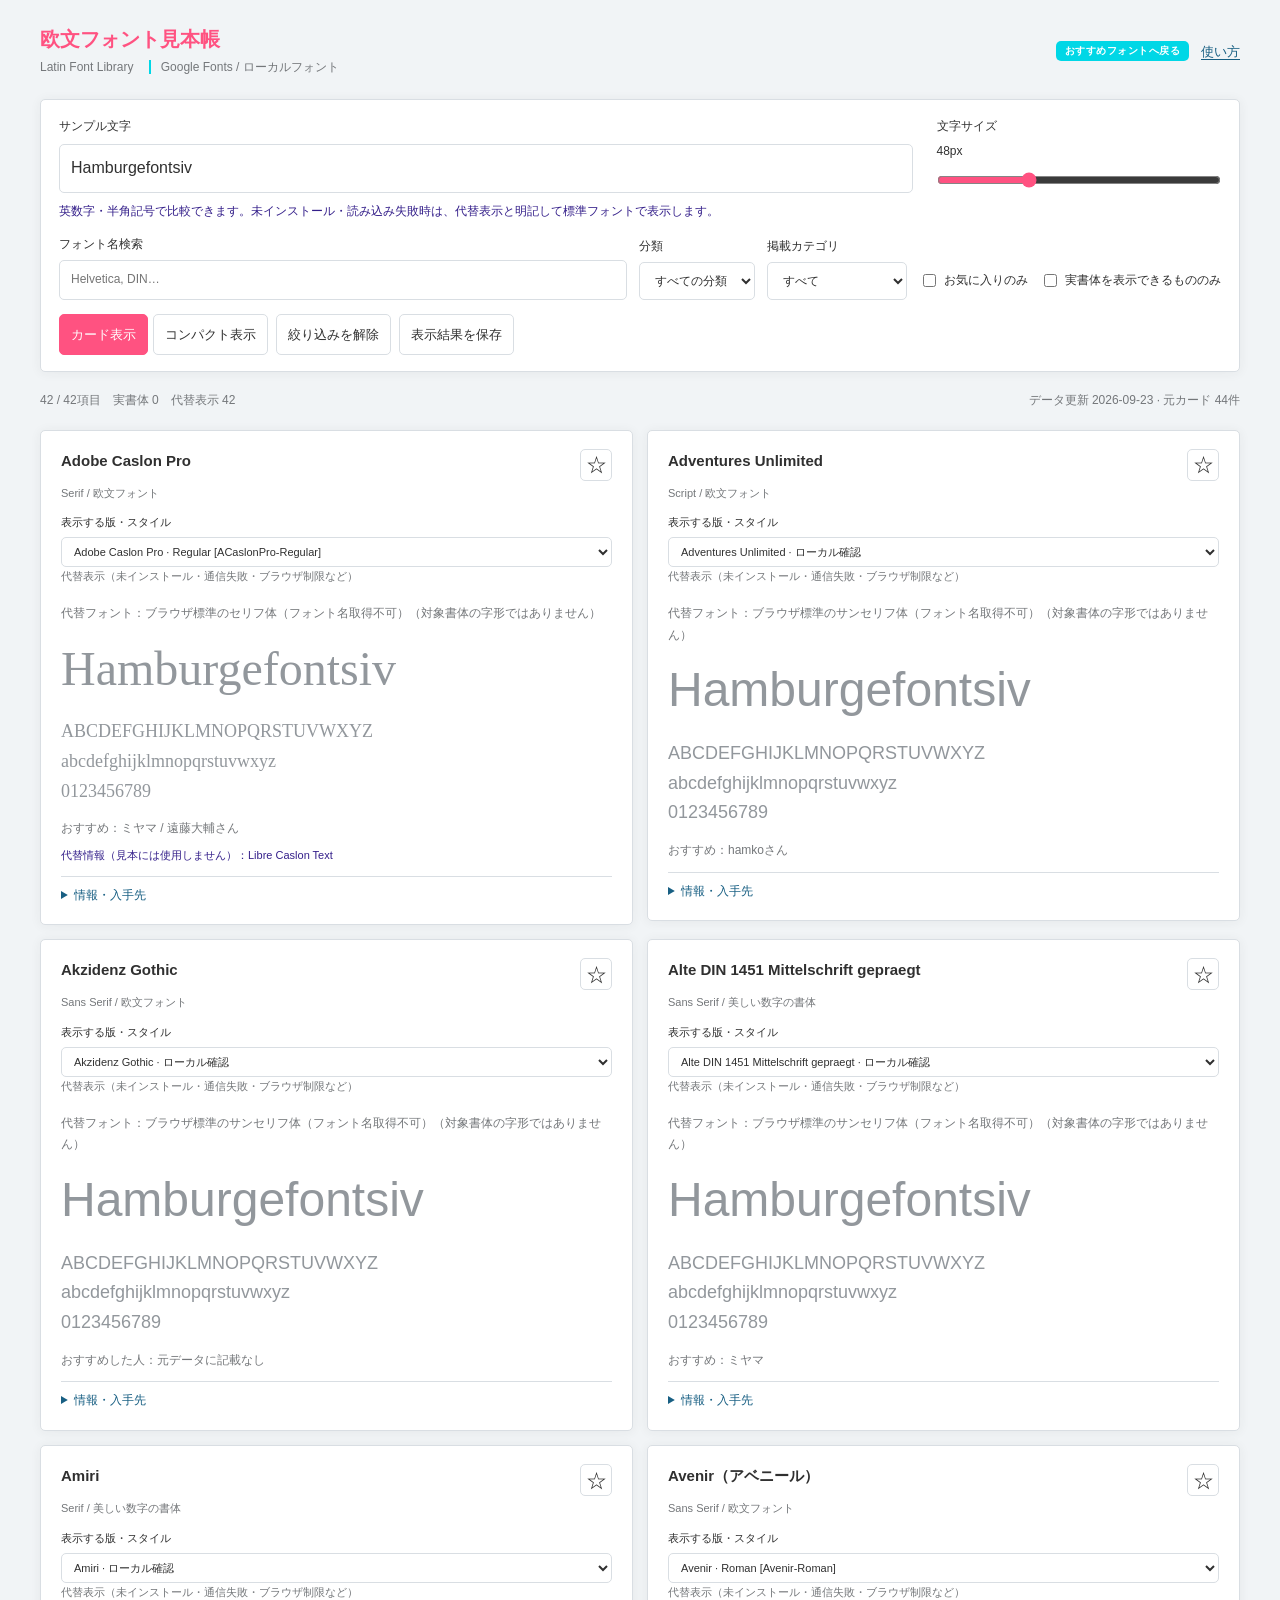
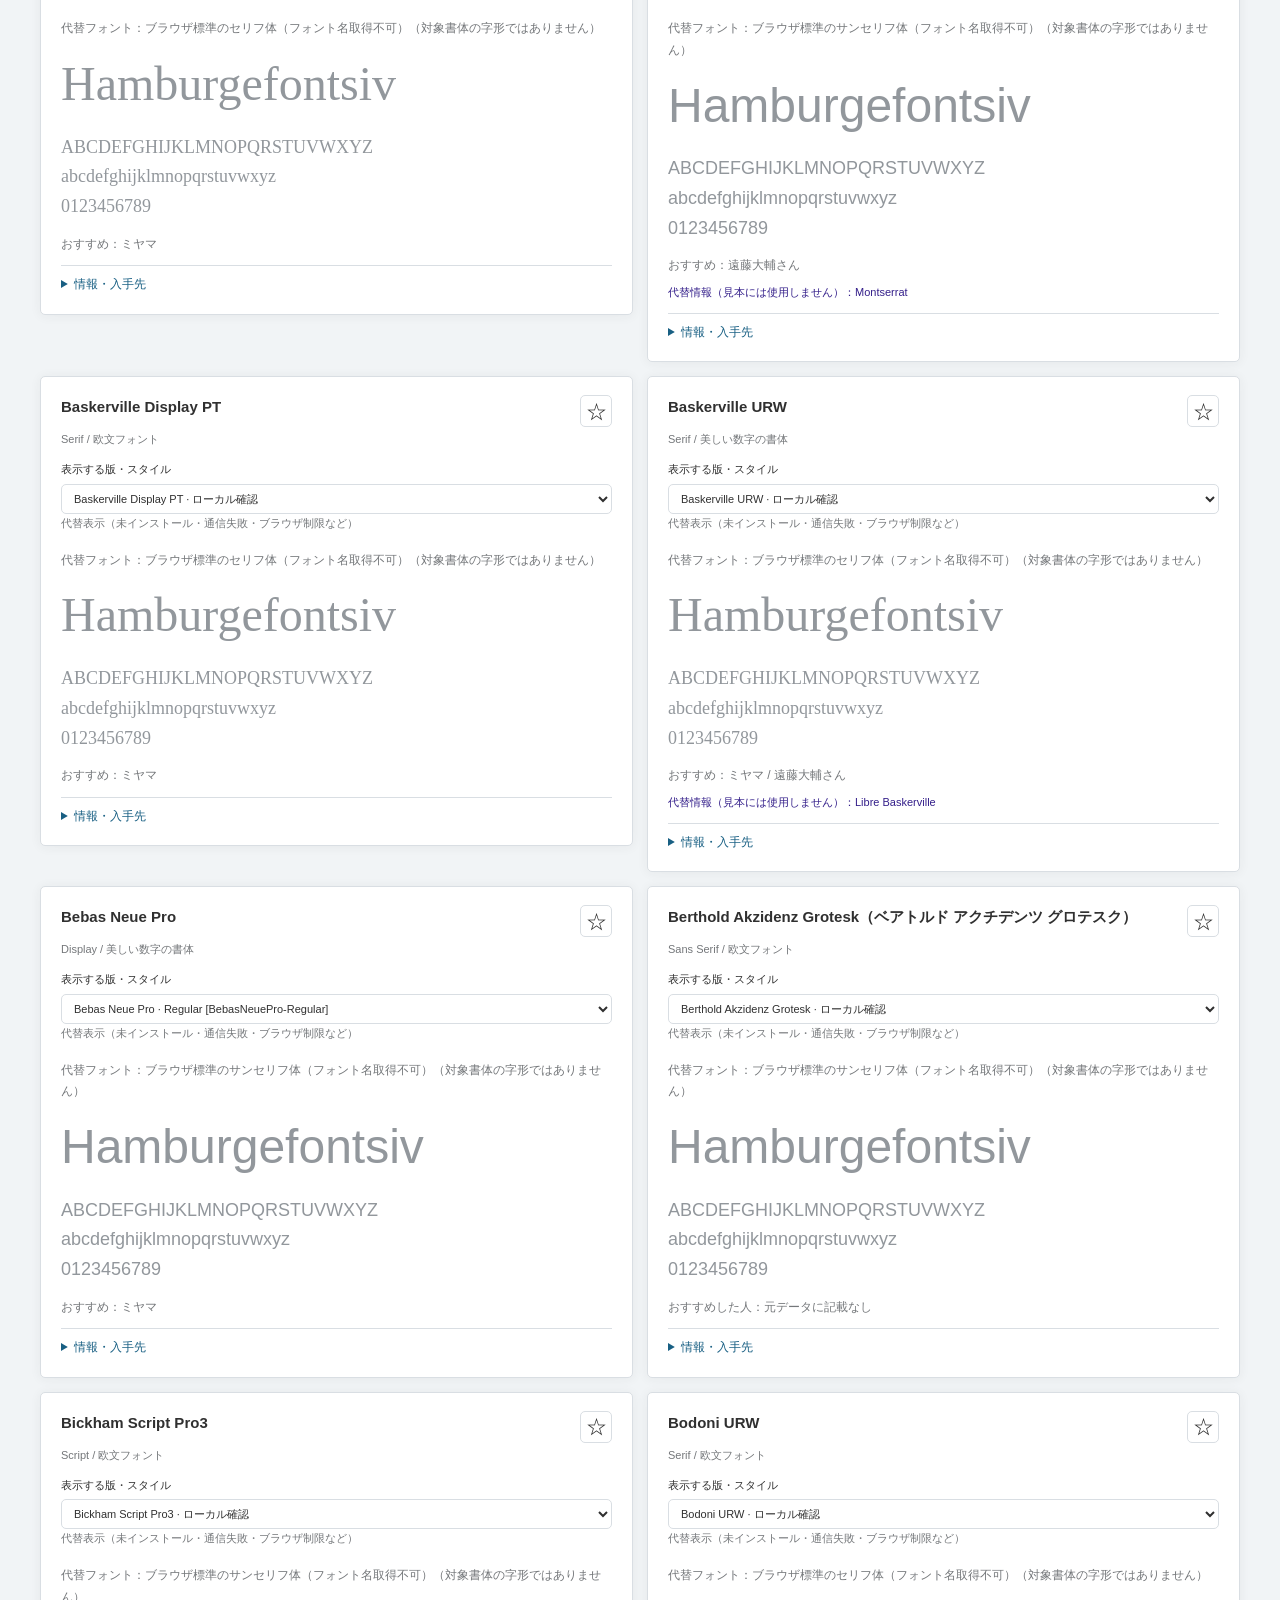
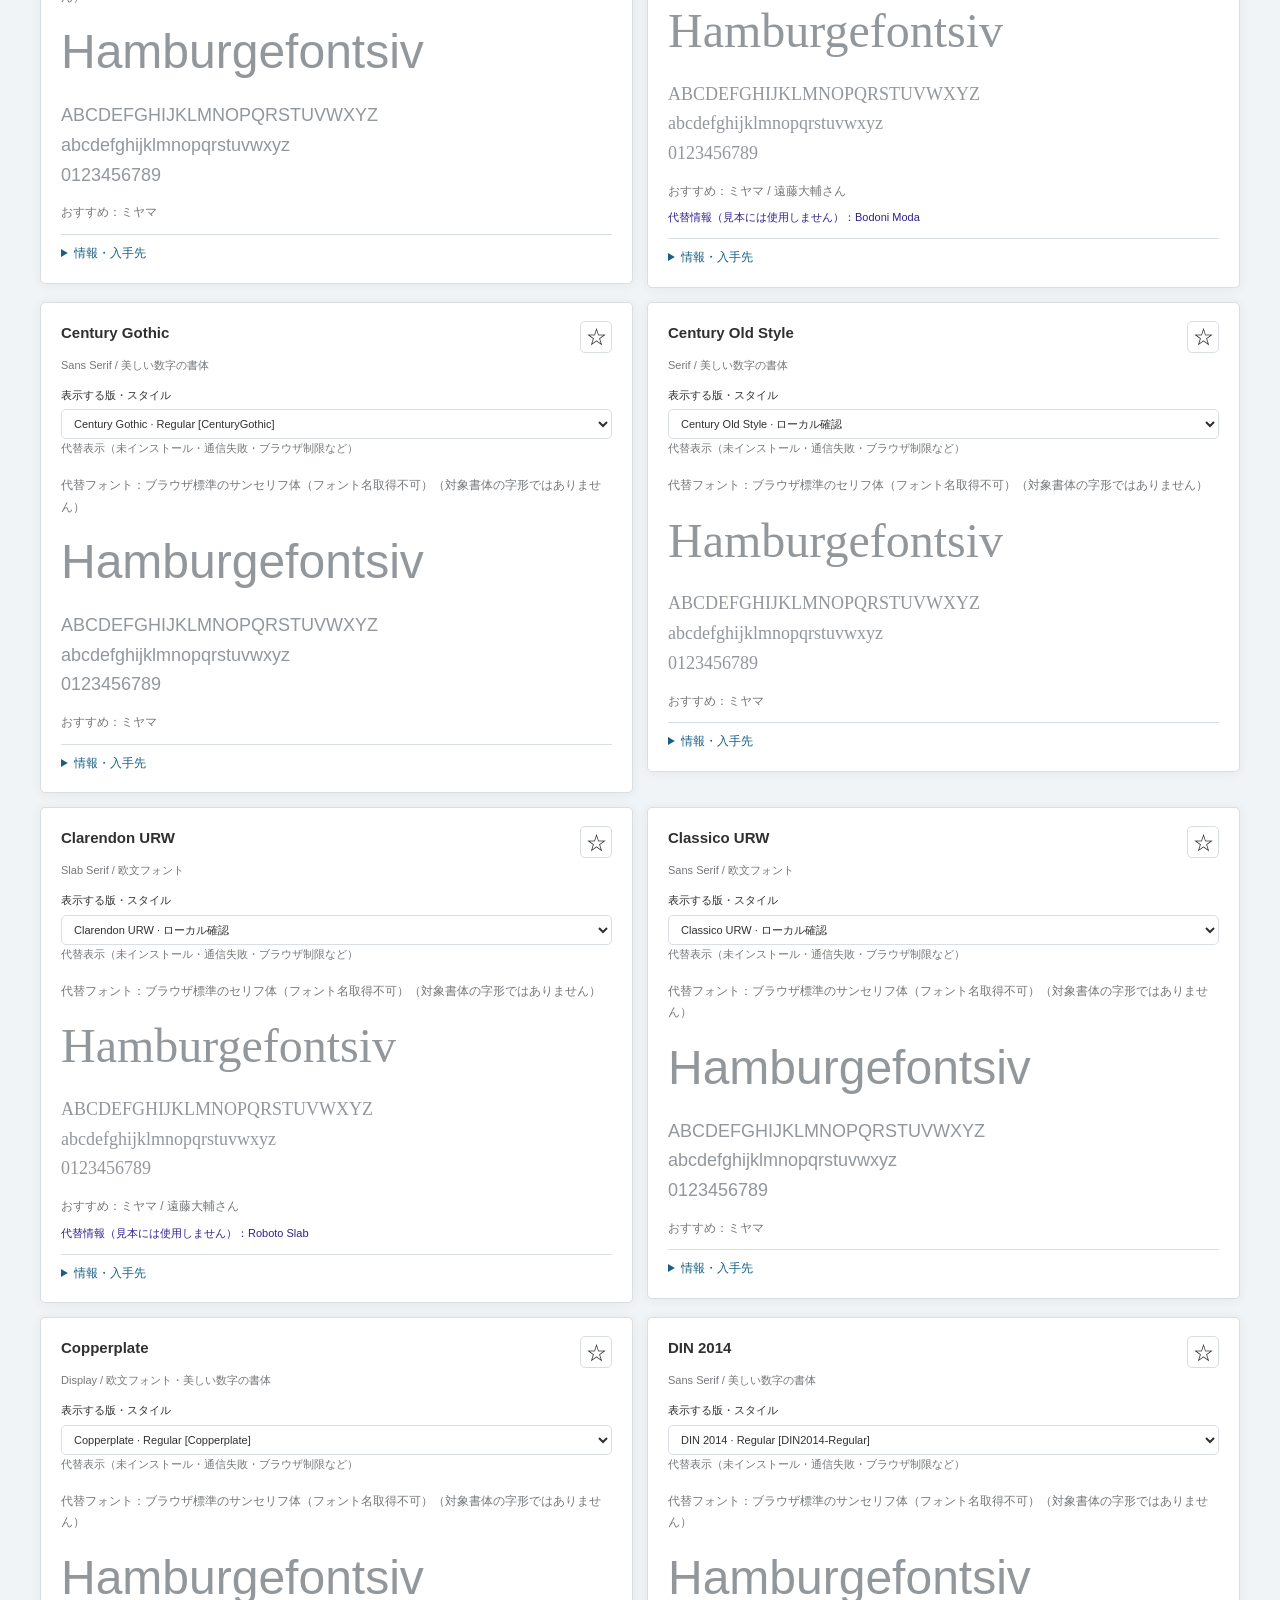
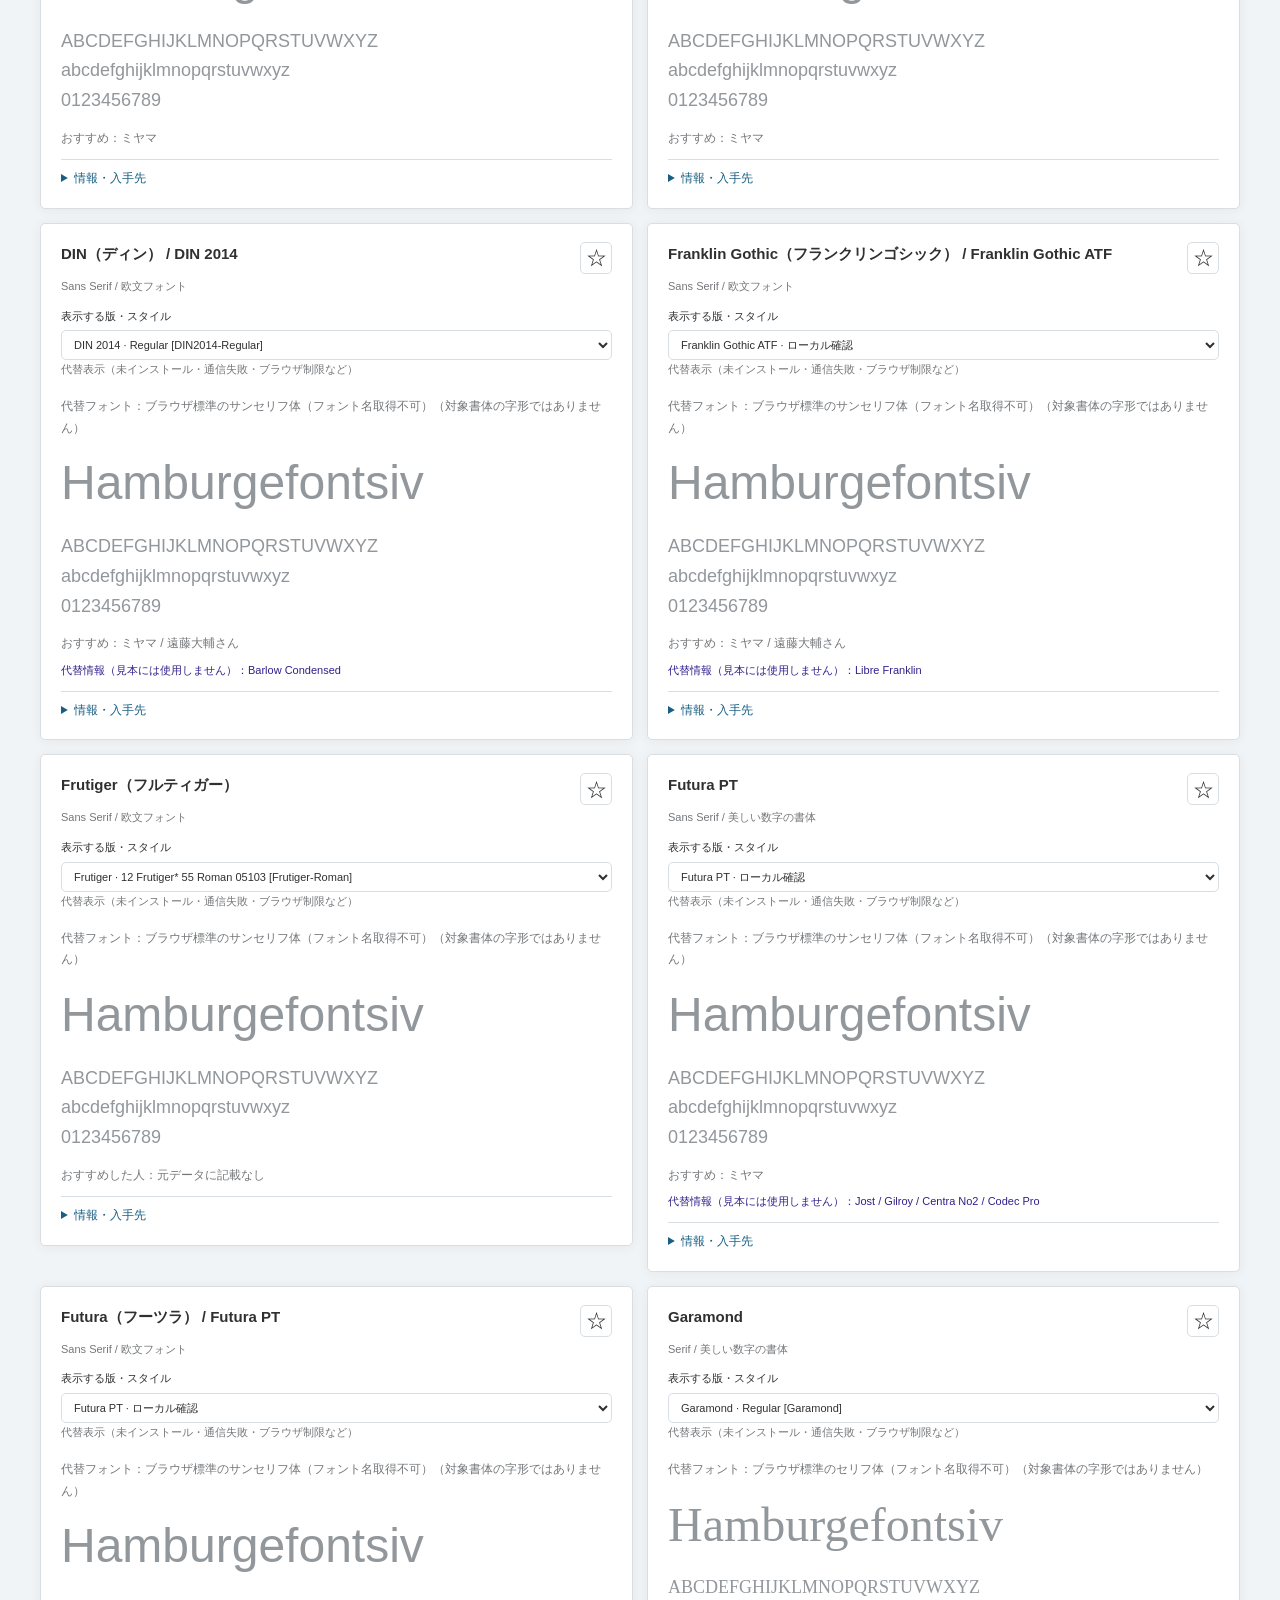
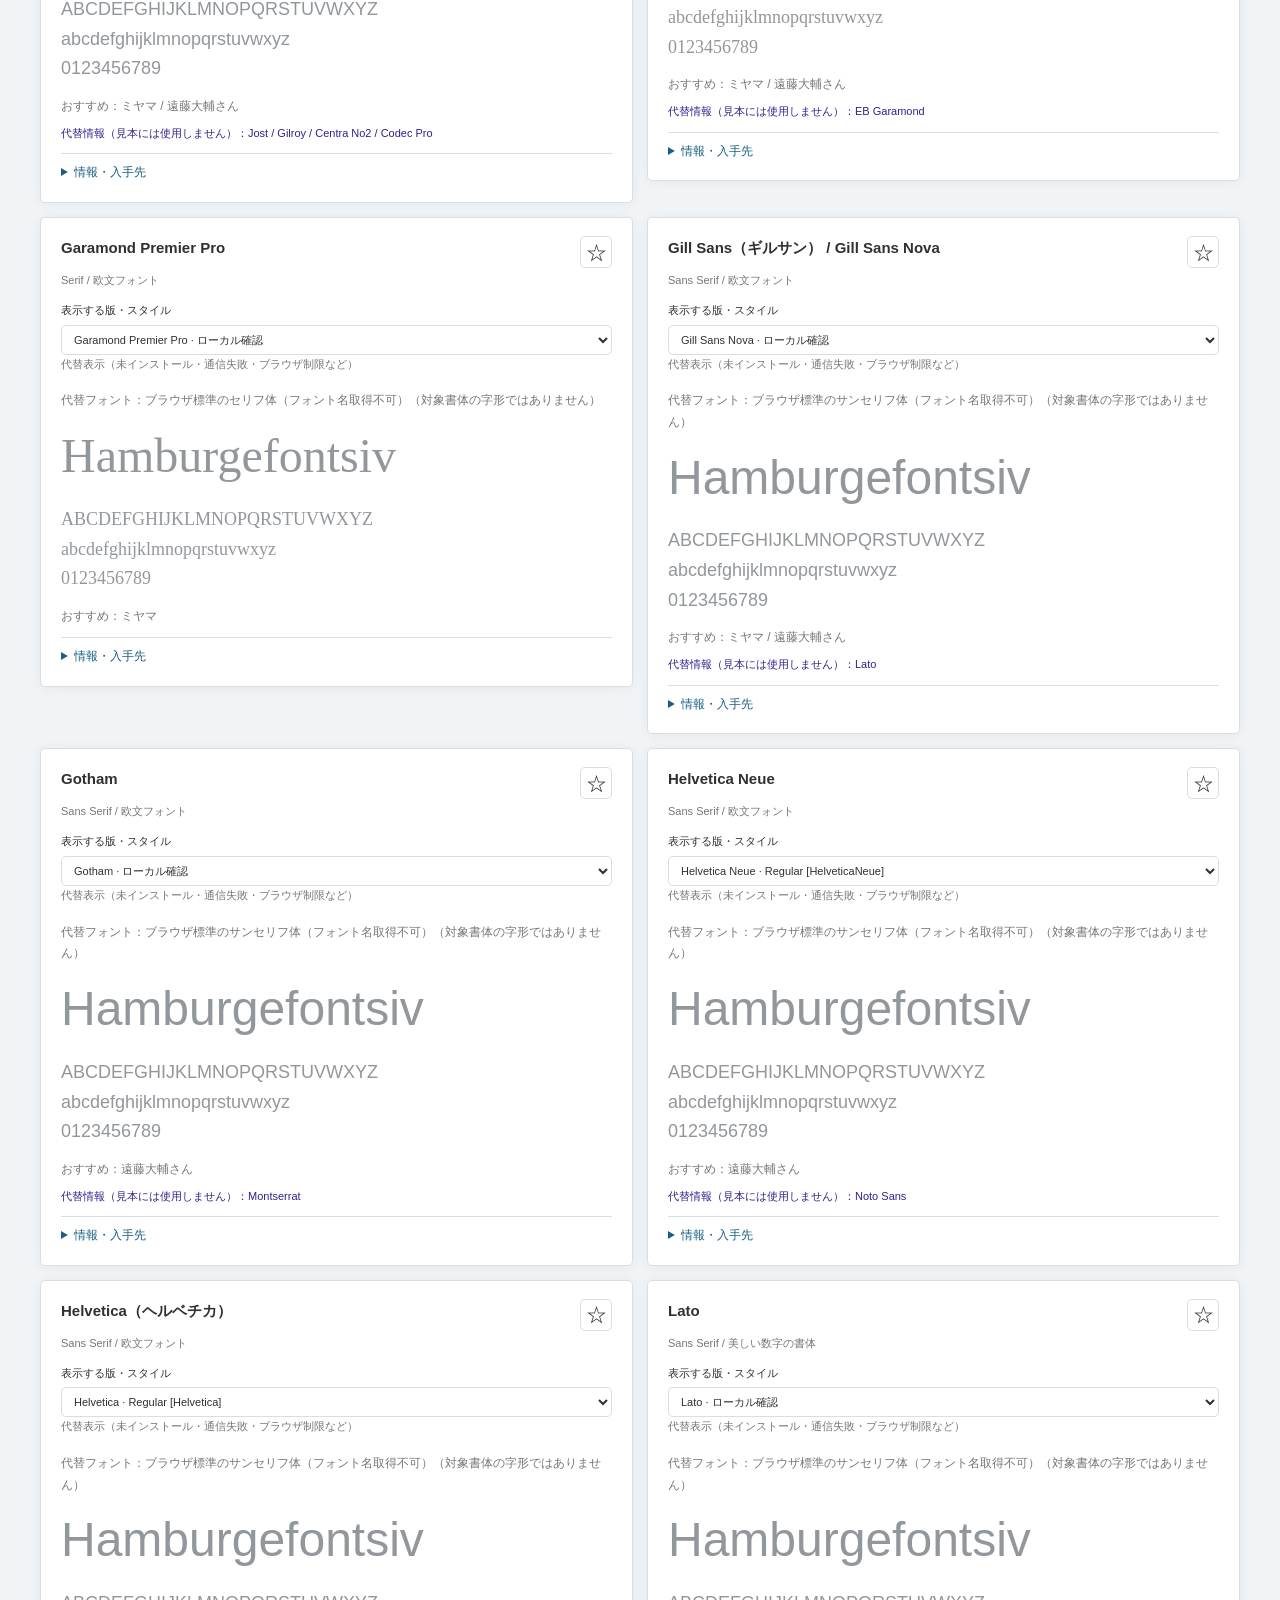
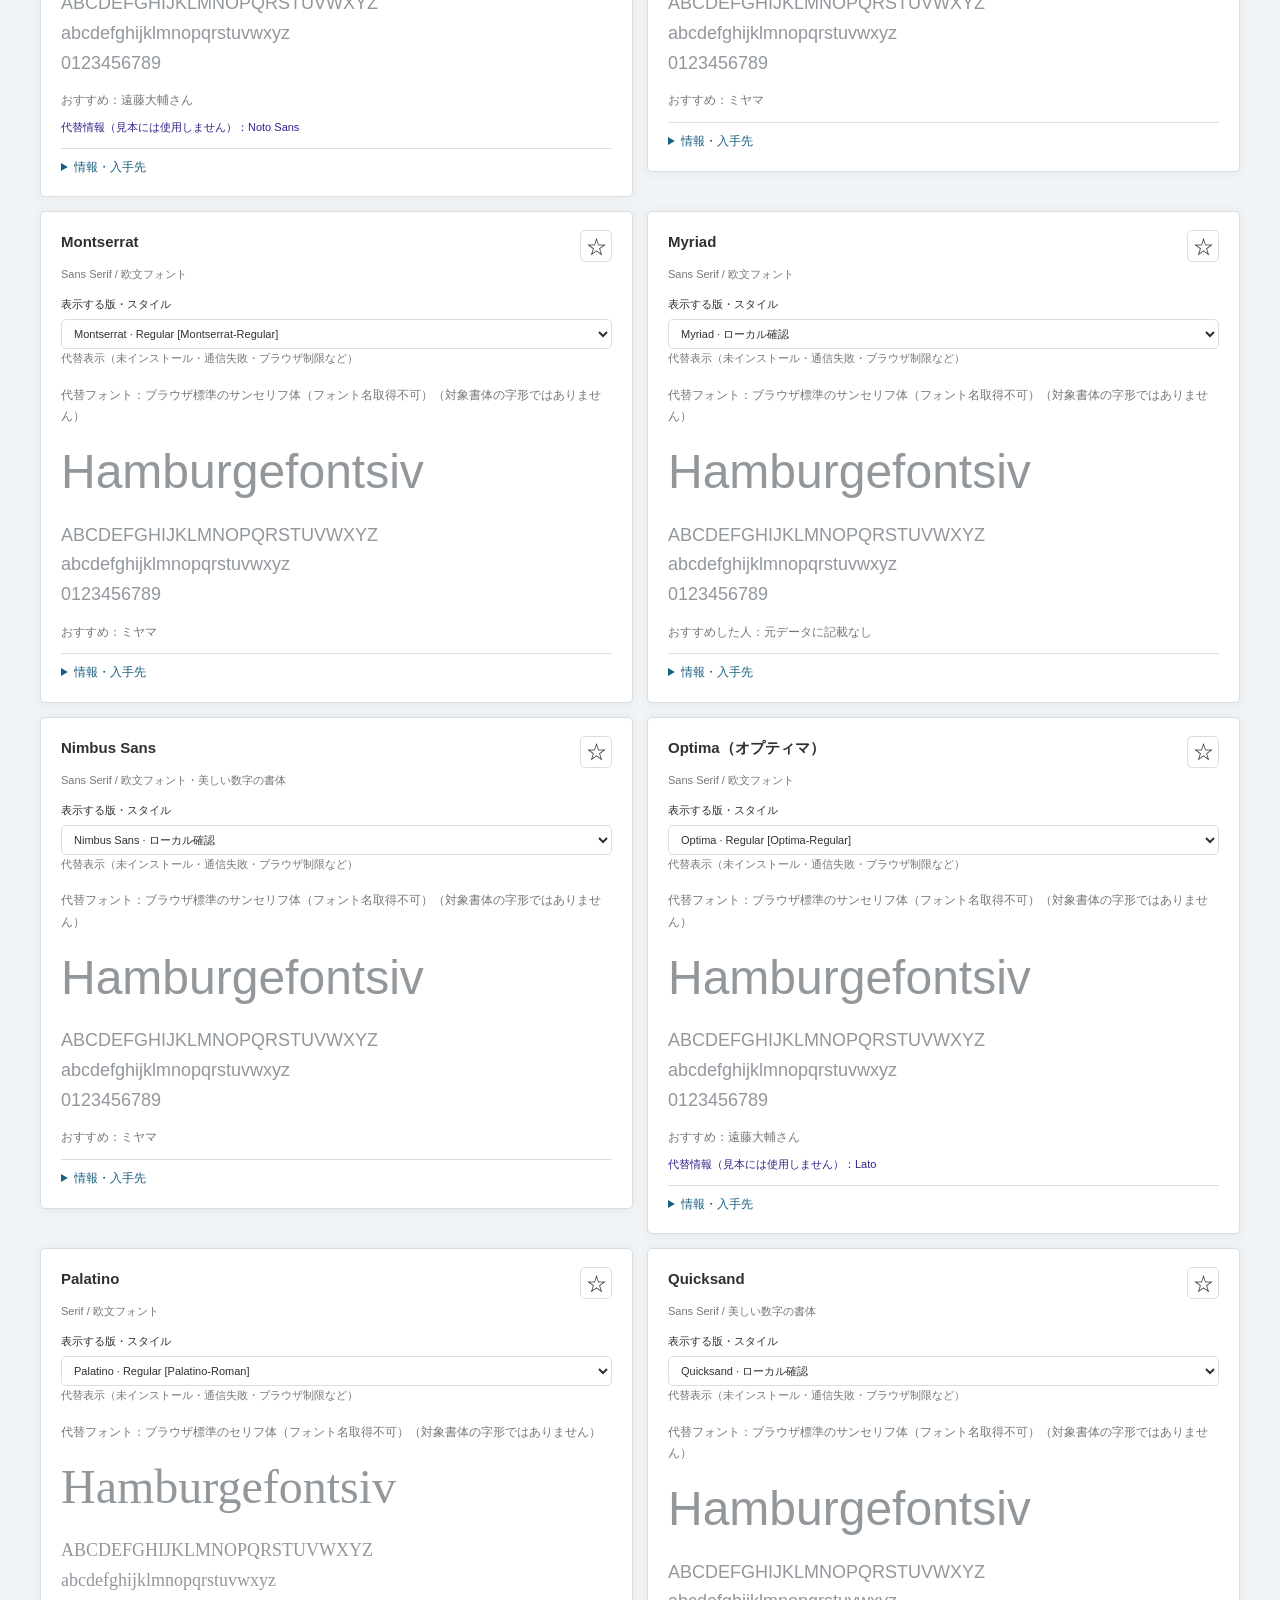
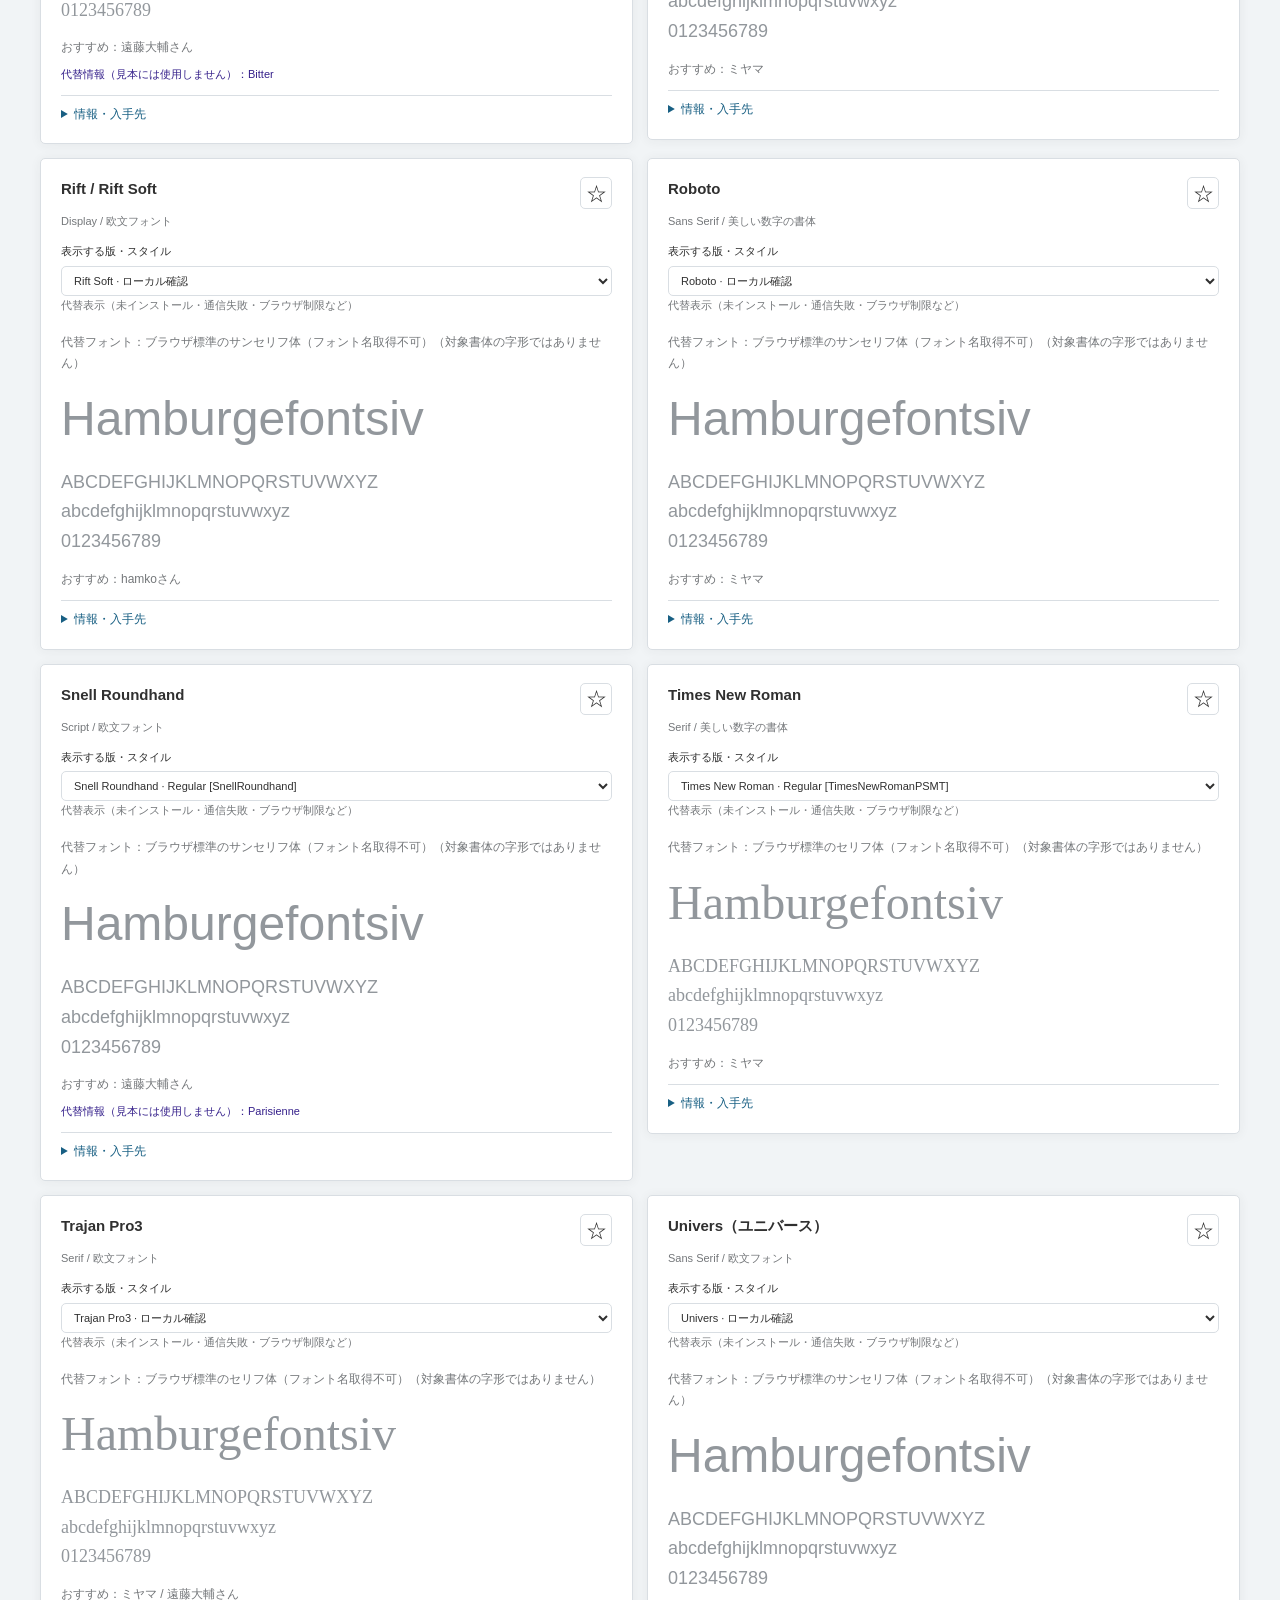
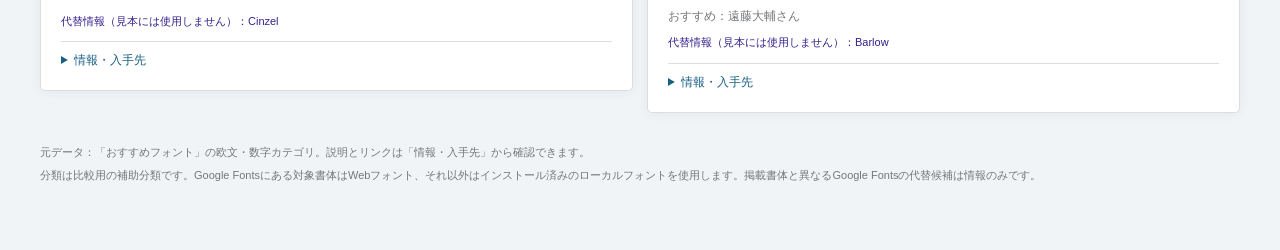
==== Latin_Font_Library/index.html @ 07dcbe8c "フォント見本帳、GitHubアップロードからでも見られるように" ====
<!doctype html>
<html lang="ja">
<head>
<meta charset="utf-8">
<meta name="viewport" content="width=device-width, initial-scale=1">
<meta http-equiv="Content-Security-Policy" content="default-src 'none'; script-src 'self'; style-src 'self' https://fonts.googleapis.com; font-src https://fonts.gstatic.com; img-src 'self' data:; connect-src 'none'; base-uri 'none'; form-action 'none'">
<title>欧文フォント見本帳 | Latin Font Library</title>
<link rel="stylesheet" href="style.css">
<script src="font-data.js" defer></script>
<script src="app.js" defer></script>
</head>
<body>
<header><div><h1>欧文フォント見本帳</h1><p class="subtitle">Latin Font Library <span>Google Fonts / ローカルフォント</span></p></div><div class="header-actions"><a class="home-btn" id="back-to-fonts" href="../Recommended_fonts/Recommended_fonts.html">おすすめフォントへ戻る</a><a href="README.md">使い方</a></div></header>
<main>
<section class="controls" aria-label="比較の設定">
<div class="primary-controls"><label class="sample-label" for="sample">サンプル文字<input id="sample" type="text" value="Hamburgefontsiv" maxlength="300" spellcheck="false" autocomplete="off" aria-describedby="sample-note"></label><label for="size">文字サイズ <output id="size-value" for="size">48px</output><input id="size" type="range" min="24" max="100" value="48"></label></div>
<p id="sample-note" class="note">英数字・半角記号で比較できます。未インストール・読み込み失敗時は、代替表示と明記して標準フォントで表示します。</p>
<div class="filter-controls"><label for="search">フォント名検索<input id="search" type="search" placeholder="Helvetica, DIN…"></label><label for="category">分類<select id="category"><option value="">すべての分類</option><option>Serif</option><option>Sans Serif</option><option>Script</option><option>Display</option><option>Slab Serif</option><option>その他</option></select></label><label for="source">掲載カテゴリ<select id="source"><option value="">すべて</option><option>欧文フォント</option><option>美しい数字の書体</option></select></label><label class="check"><input id="favorites-only" type="checkbox">お気に入りのみ</label><label class="check"><input id="available-only" type="checkbox">実書体を表示できるもののみ</label></div>
<div class="toolbar"><div class="mode" role="group" aria-label="表示モード"><button id="cards-mode" type="button" aria-pressed="true">カード表示</button><button id="compact-mode" type="button" aria-pressed="false">コンパクト表示</button></div><button id="reset" type="button">絞り込みを解除</button><button id="export-report" type="button">表示結果を保存</button></div>
<p id="storage-warning" class="note" hidden>このブラウザではお気に入りを保存できません。今回開いている間のみ保持します。</p>
</section>
<div class="results-bar"><p id="count" role="status" aria-live="polite">フォントを確認しています…</p><p id="updated"></p></div>
<p id="empty" hidden>該当するフォントがありません。検索条件を変更してください。</p>
<div id="library" class="library"></div>
<noscript><p>このページの表示にはJavaScriptを有効にしてください。</p></noscript>
<footer><p>元データ：「おすすめフォント」の欧文・数字カテゴリ。説明とリンクは「情報・入手先」から確認できます。</p><p>分類は比較用の補助分類です。Google Fontsにある対象書体はWebフォント、それ以外はインストール済みのローカルフォントを使用します。掲載書体と異なるGoogle Fontsの代替候補は情報のみです。</p></footer>
</main>
</body>
</html>
---- Latin_Font_Library/style.css ----
:root{--bg:#f1f4f6;--surface:#fff;--border:#d9dee3;--text:#303030;--muted:#74777a;--accent:#ff5281;--accent2:#00d7e6;--radius:5px;--sample-size:48px}
*{box-sizing:border-box}body{margin:0;padding:24px 16px 60px;background:var(--bg);color:var(--text);font-family:'Noto Sans JP',-apple-system,BlinkMacSystemFont,'Hiragino Kaku Gothic ProN',sans-serif;font-size:13px;line-height:1.8}header,main{max-width:1200px;margin:auto}header{display:flex;justify-content:space-between;align-items:center;gap:16px;margin-bottom:20px}h1{margin:0;color:var(--accent);font-size:20px;line-height:1.5}.subtitle{margin:3px 0 0;color:var(--muted);font-size:12px}.subtitle span{margin-left:12px;border-left:2px solid var(--accent2);padding-left:10px}a{color:#185f83;text-underline-offset:3px}button,input,select{font:inherit;color:inherit}button,input:not([type=checkbox]):not([type=range]),select{border:1px solid var(--border);border-radius:var(--radius);background:var(--surface);padding:8px 11px;min-height:38px}button{cursor:pointer}button:hover{border-color:var(--accent)}button[aria-pressed=true]{background:var(--accent);border-color:var(--accent);color:white}label{display:grid;gap:4px;font-size:12px;min-width:0}input[type=range]{width:100%;accent-color:var(--accent);margin:5px 0}input[type=checkbox]{accent-color:var(--accent)}input[type=search],input[type=text],select{width:100%;min-width:0}.controls{padding:16px 18px;border:1px solid var(--border);border-radius:var(--radius);background:var(--surface);box-shadow:0 1px 12px #3030300f}.primary-controls{display:grid;grid-template-columns:minmax(0,3fr) minmax(160px,1fr);gap:24px}.sample-label input{font-size:16px}.note{color:#341f8a;font-size:12px;margin:8px 0 12px}.filter-controls{display:flex;flex-wrap:wrap;align-items:end;gap:12px}.filter-controls>label:first-child{flex:1 1 220px}.check{display:flex;align-items:center;gap:5px;min-height:38px}.toolbar{display:flex;align-items:center;flex-wrap:wrap;gap:8px;margin-top:14px}.mode{display:flex;gap:5px}.results-bar{display:flex;justify-content:space-between;gap:12px;color:var(--muted);font-size:12px;margin:6px 0}.library{display:grid;grid-template-columns:repeat(2,minmax(0,1fr));gap:14px;align-items:start}.font-card{min-width:0;padding:18px 20px;background:var(--surface);border:1px solid var(--border);border-radius:var(--radius);box-shadow:0 1px 12px #3030300f}.card-header{display:flex;justify-content:space-between;align-items:start;gap:12px}h2{margin:0;font-size:15px;font-weight:600;line-height:1.6;overflow-wrap:anywhere}.favorite{padding:0;width:32px;min-height:32px;flex-shrink:0;font-size:21px;line-height:1}.favorite[aria-pressed=true]{background:white;color:#bc3460;border-color:#bc3460}.meta{font-size:11px;color:var(--muted);margin:3px 0 0}.status{color:var(--muted);font-size:11px;margin:0}.status.available{color:#276653}.face-control{margin:10px 0 0;font-size:11px}.face-control select{font-size:11px;padding:5px 8px;min-height:30px}.specimen{font-synthesis:none;font-weight:400;font-style:normal;margin:16px 0 12px;min-width:0}.main-sample{font-size:var(--sample-size);line-height:1.35;min-height:1.35em;white-space:pre-wrap;overflow-wrap:anywhere;margin:0 0 16px}.characters{font-size:18px;line-height:1.65;overflow-wrap:anywhere;letter-spacing:0;margin:0}.unavailable{min-height:130px;display:flex;align-items:center;justify-content:center;background:#f5f7f9;color:var(--muted);border:1px dashed var(--border);border-radius:var(--radius);margin:16px 0;font-size:13px}.recommendation{font-size:12px;color:var(--muted);margin:6px 0}.alternative{font-size:11px;color:#341f8a;margin:5px 0}details{font-size:12px;border-top:1px solid var(--border);margin-top:10px;padding-top:8px}summary{cursor:pointer;color:#185f83}.source-entry{margin-top:10px}.source-entry h3{font-size:12px;color:var(--muted);margin:10px 0 5px}.source-entry p{margin:5px 0;white-space:pre-line;overflow-wrap:anywhere}.source-entry ul{padding-left:20px;margin:5px 0}.image-preview{max-width:100%;height:auto}.compact{grid-template-columns:minmax(0,1fr);gap:8px}.compact .font-card{padding:12px 18px;display:grid;grid-template-columns:minmax(180px,250px) minmax(0,1fr);column-gap:24px}.compact .card-header{grid-column:1;grid-row:1}.compact .meta,.compact .face-control,.compact .status{grid-column:1}.compact .preview-area{grid-column:2;grid-row:1 / span 4;align-self:center}.compact .specimen{margin:0}.compact .main-sample{margin:0}.compact .characters,.compact .recommendation,.compact .alternative,.compact details{display:none}.compact .unavailable{min-height:70px;margin:0}footer{color:var(--muted);font-size:11px;margin-top:30px}footer p{margin:4px 0}[hidden]{display:none!important}:focus-visible{outline:3px solid #185f83;outline-offset:3px}
@media(max-width:760px){.library{grid-template-columns:minmax(0,1fr)}.primary-controls{grid-template-columns:minmax(0,1fr);gap:8px}.compact .font-card{display:block}.compact .preview-area{margin-top:12px}.results-bar{display:block}.font-card{padding:16px}.filter-controls>label{flex:1 1 140px}.toolbar button{font-size:12px}}
@media print{.controls,header>a,.favorite,footer{display:none}.font-card{break-inside:avoid;box-shadow:none}}

header { flex-wrap:wrap; }
.header-actions { display:flex; align-items:center; flex-wrap:wrap; gap:12px; }
.home-btn { display:inline-block; padding:3px 9px; background:var(--accent2); color:#fff; font-size:10px; font-weight:700; line-height:normal; text-decoration:none; border-radius:5px; letter-spacing:0.5px; }

.fallback-specimen .main-sample,.fallback-specimen .characters{color:#92979c}
.fallback-specimen .note{font-family:-apple-system,BlinkMacSystemFont,sans-serif;color:var(--muted)}
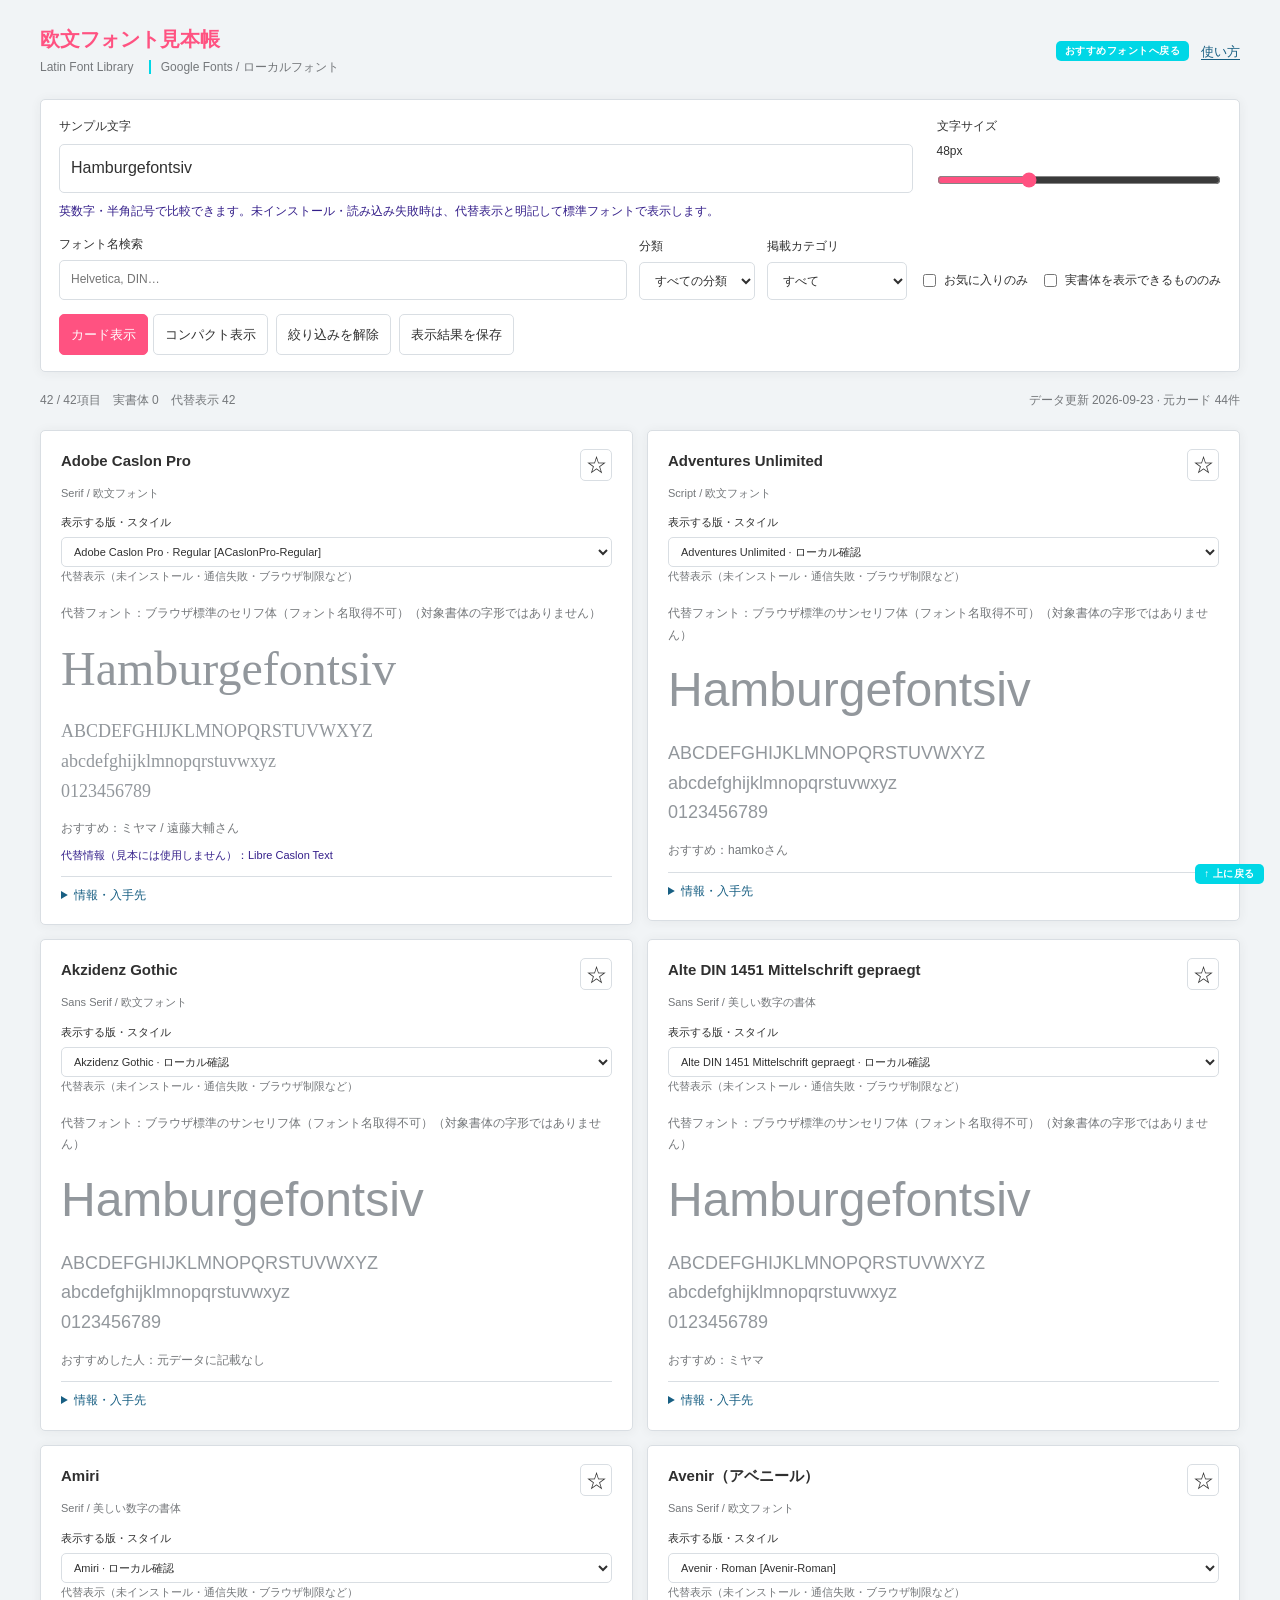
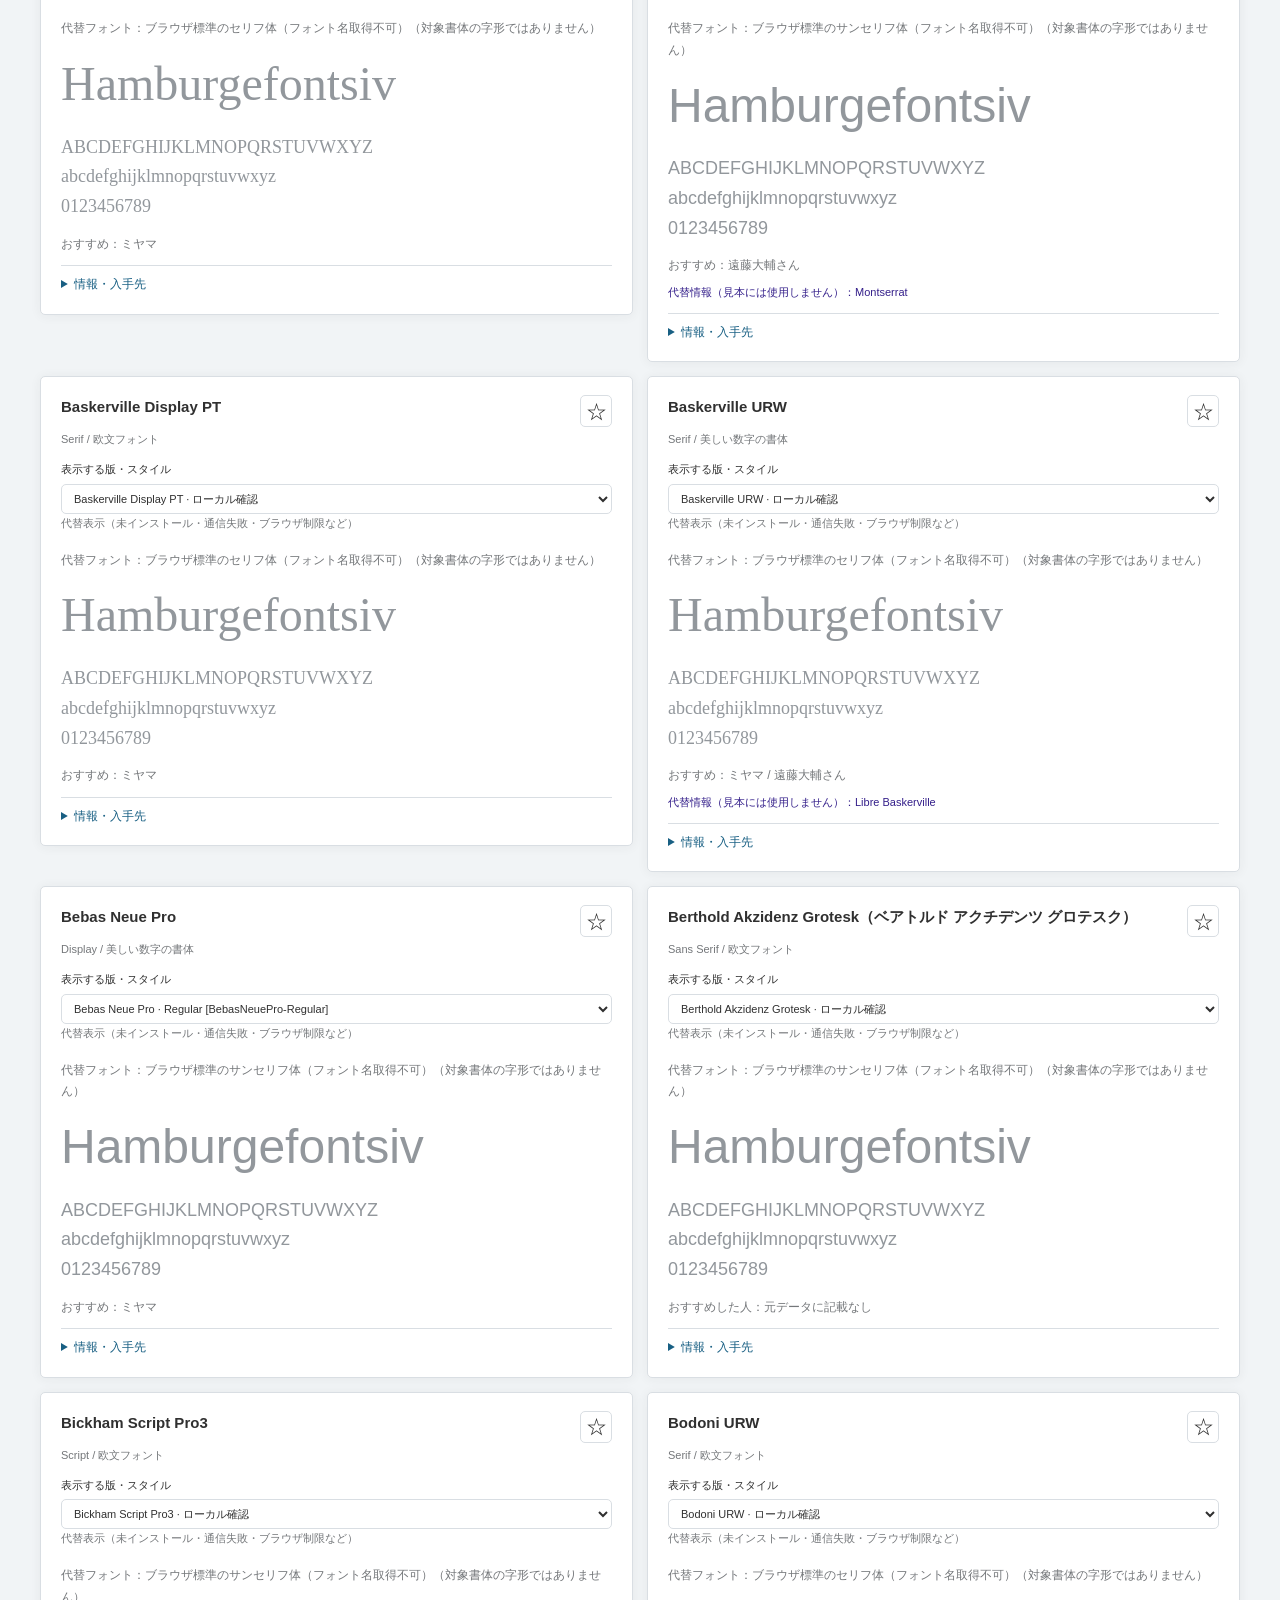
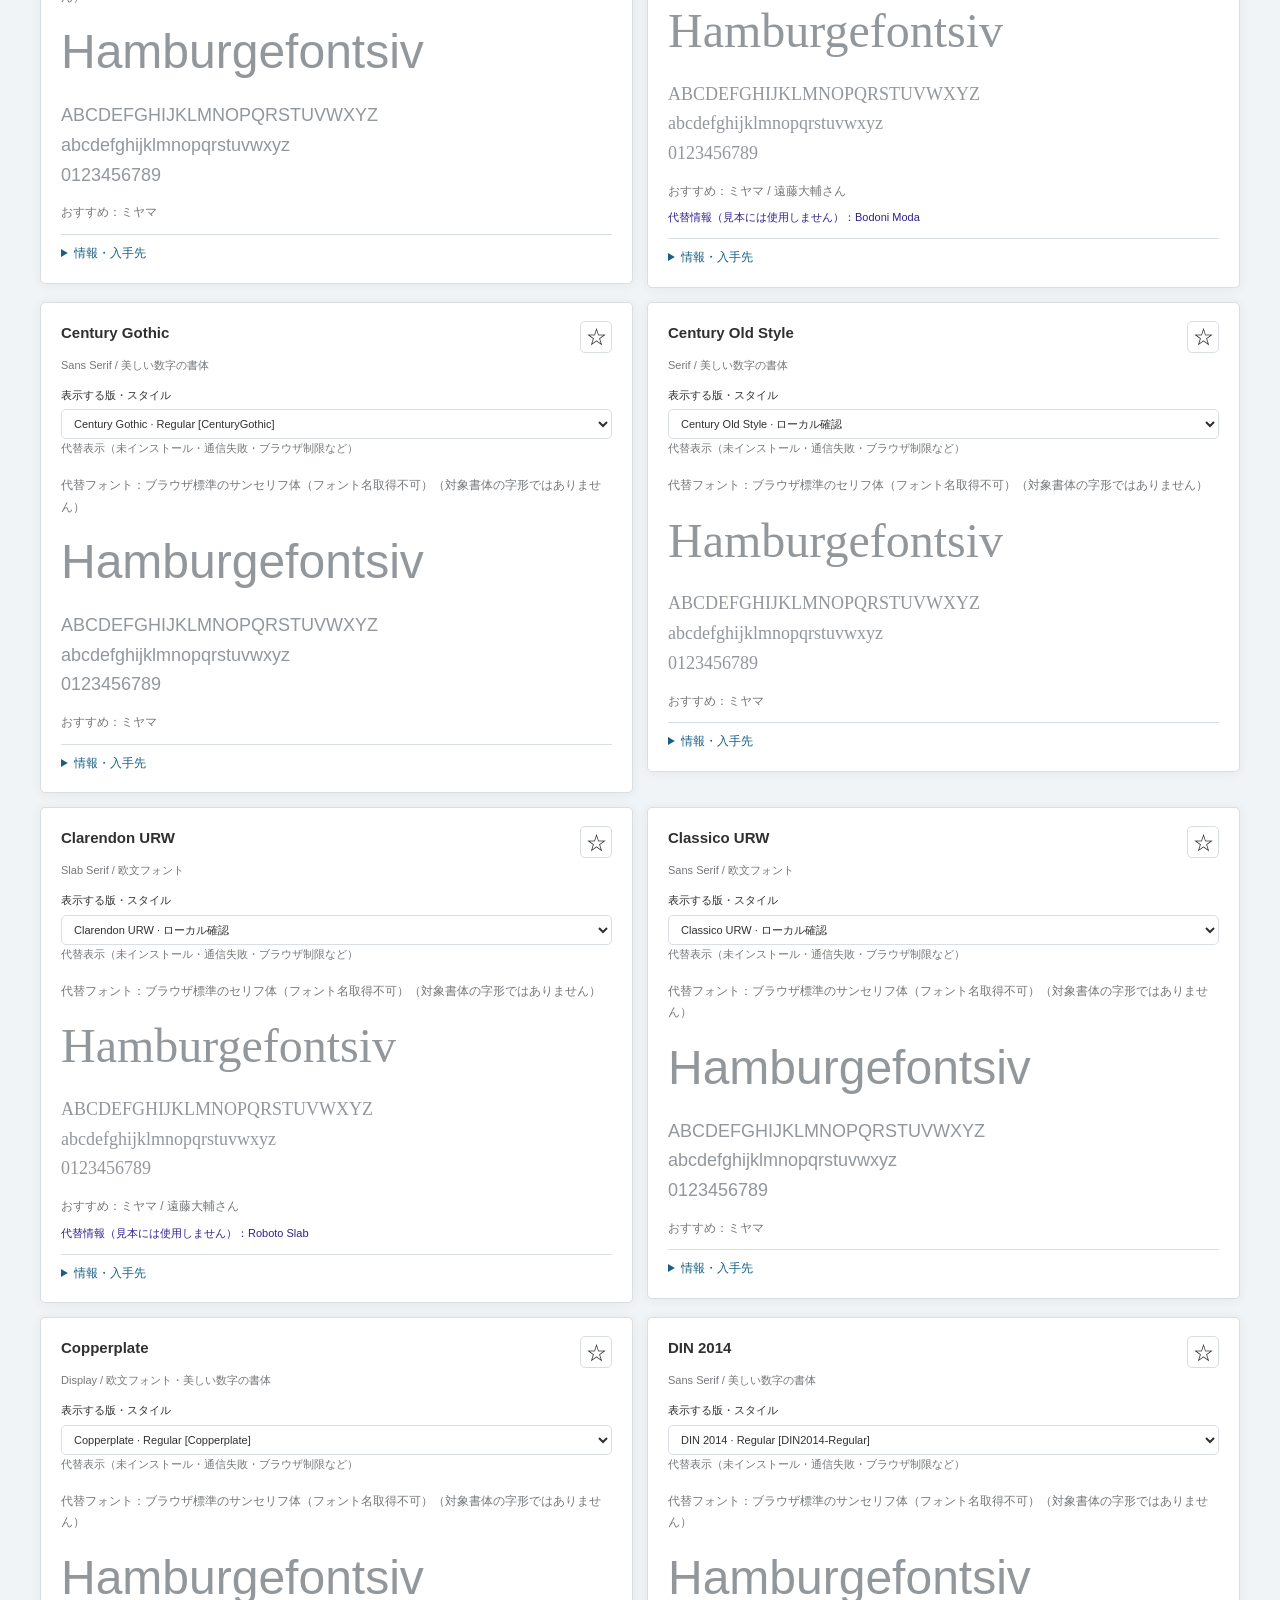
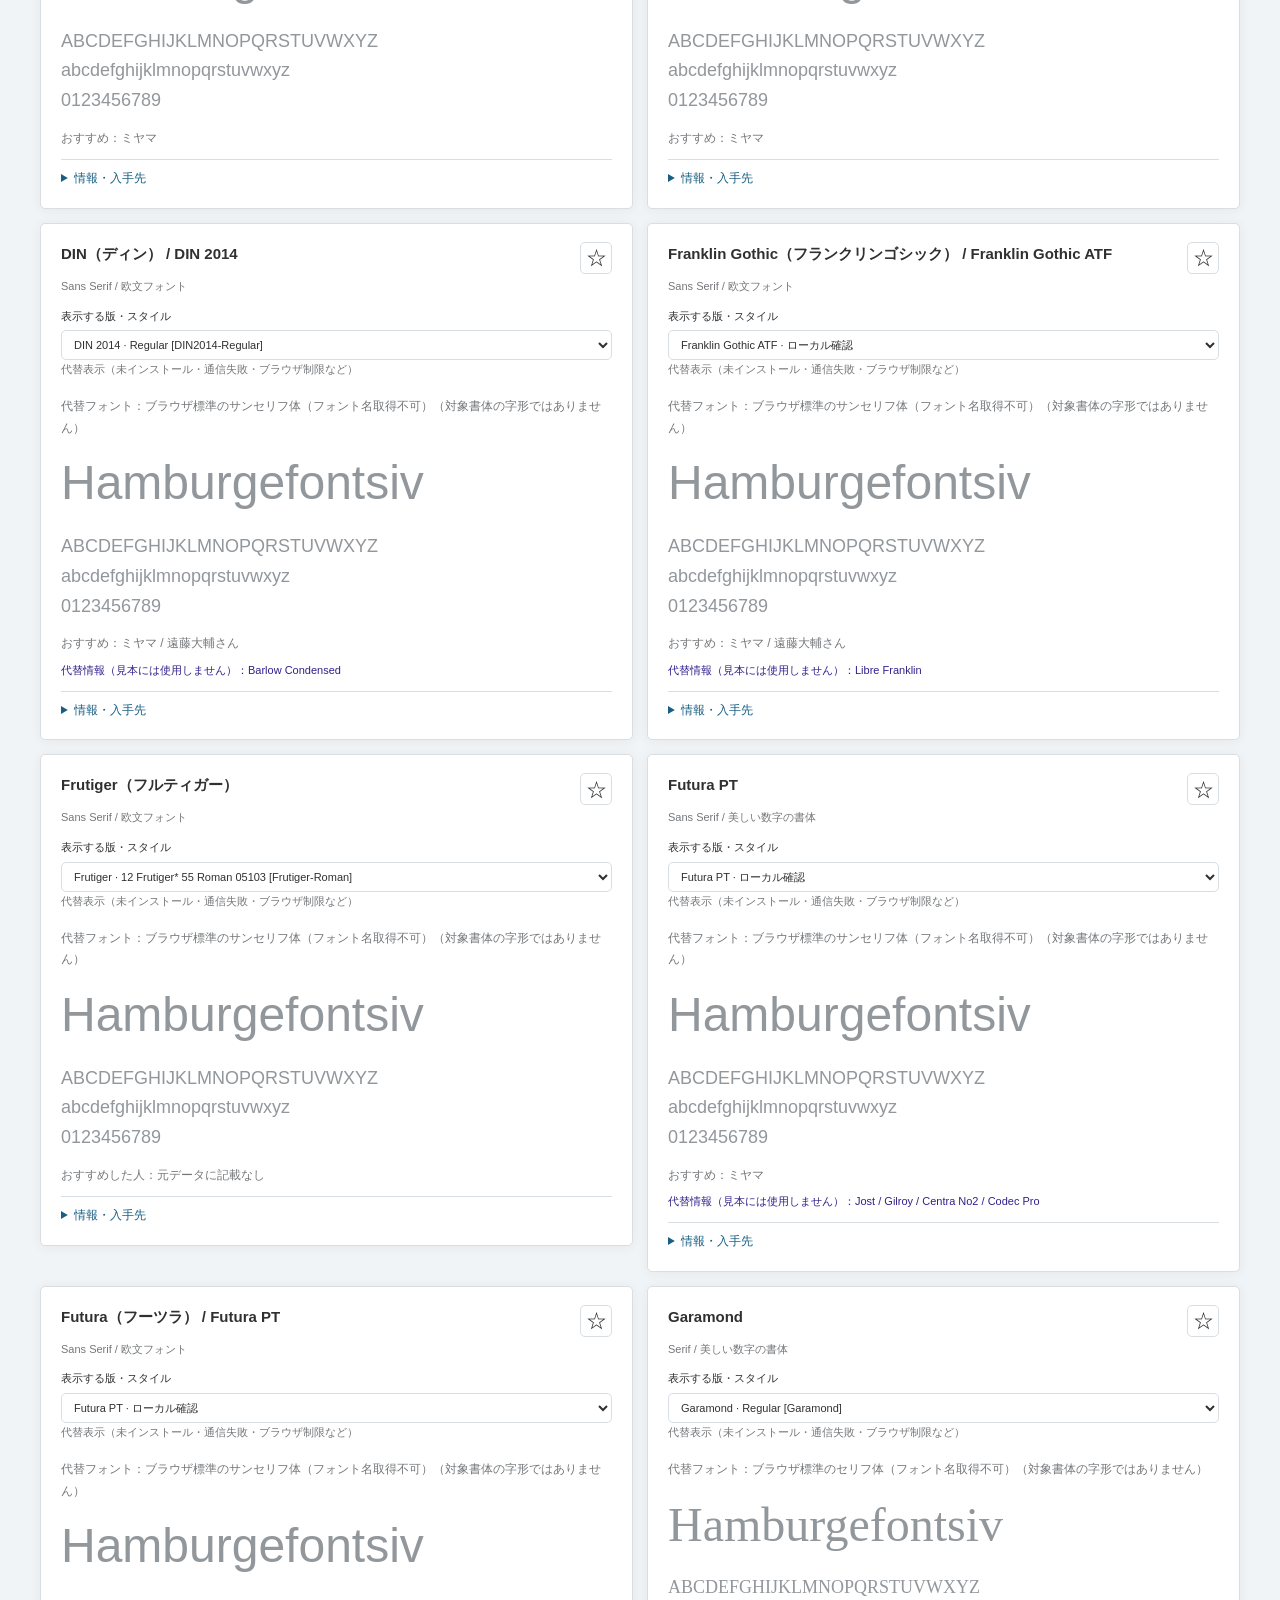
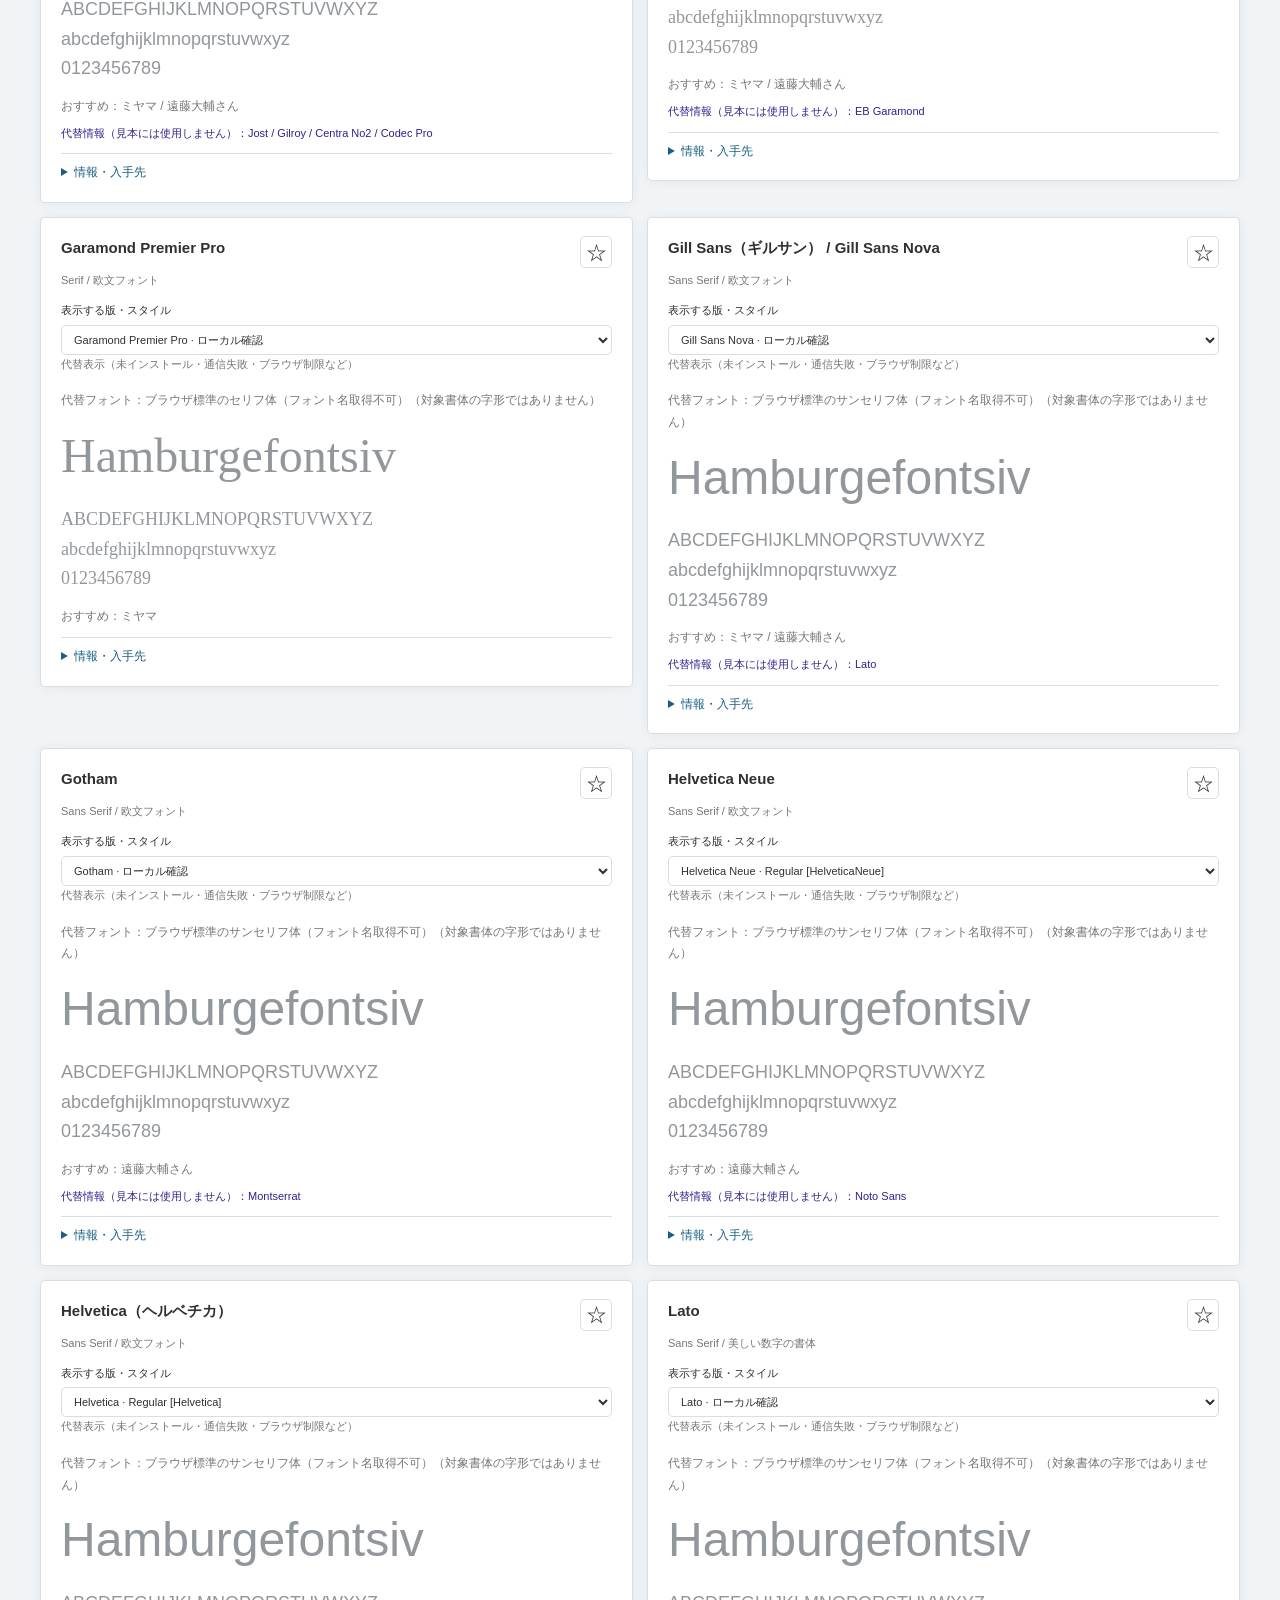
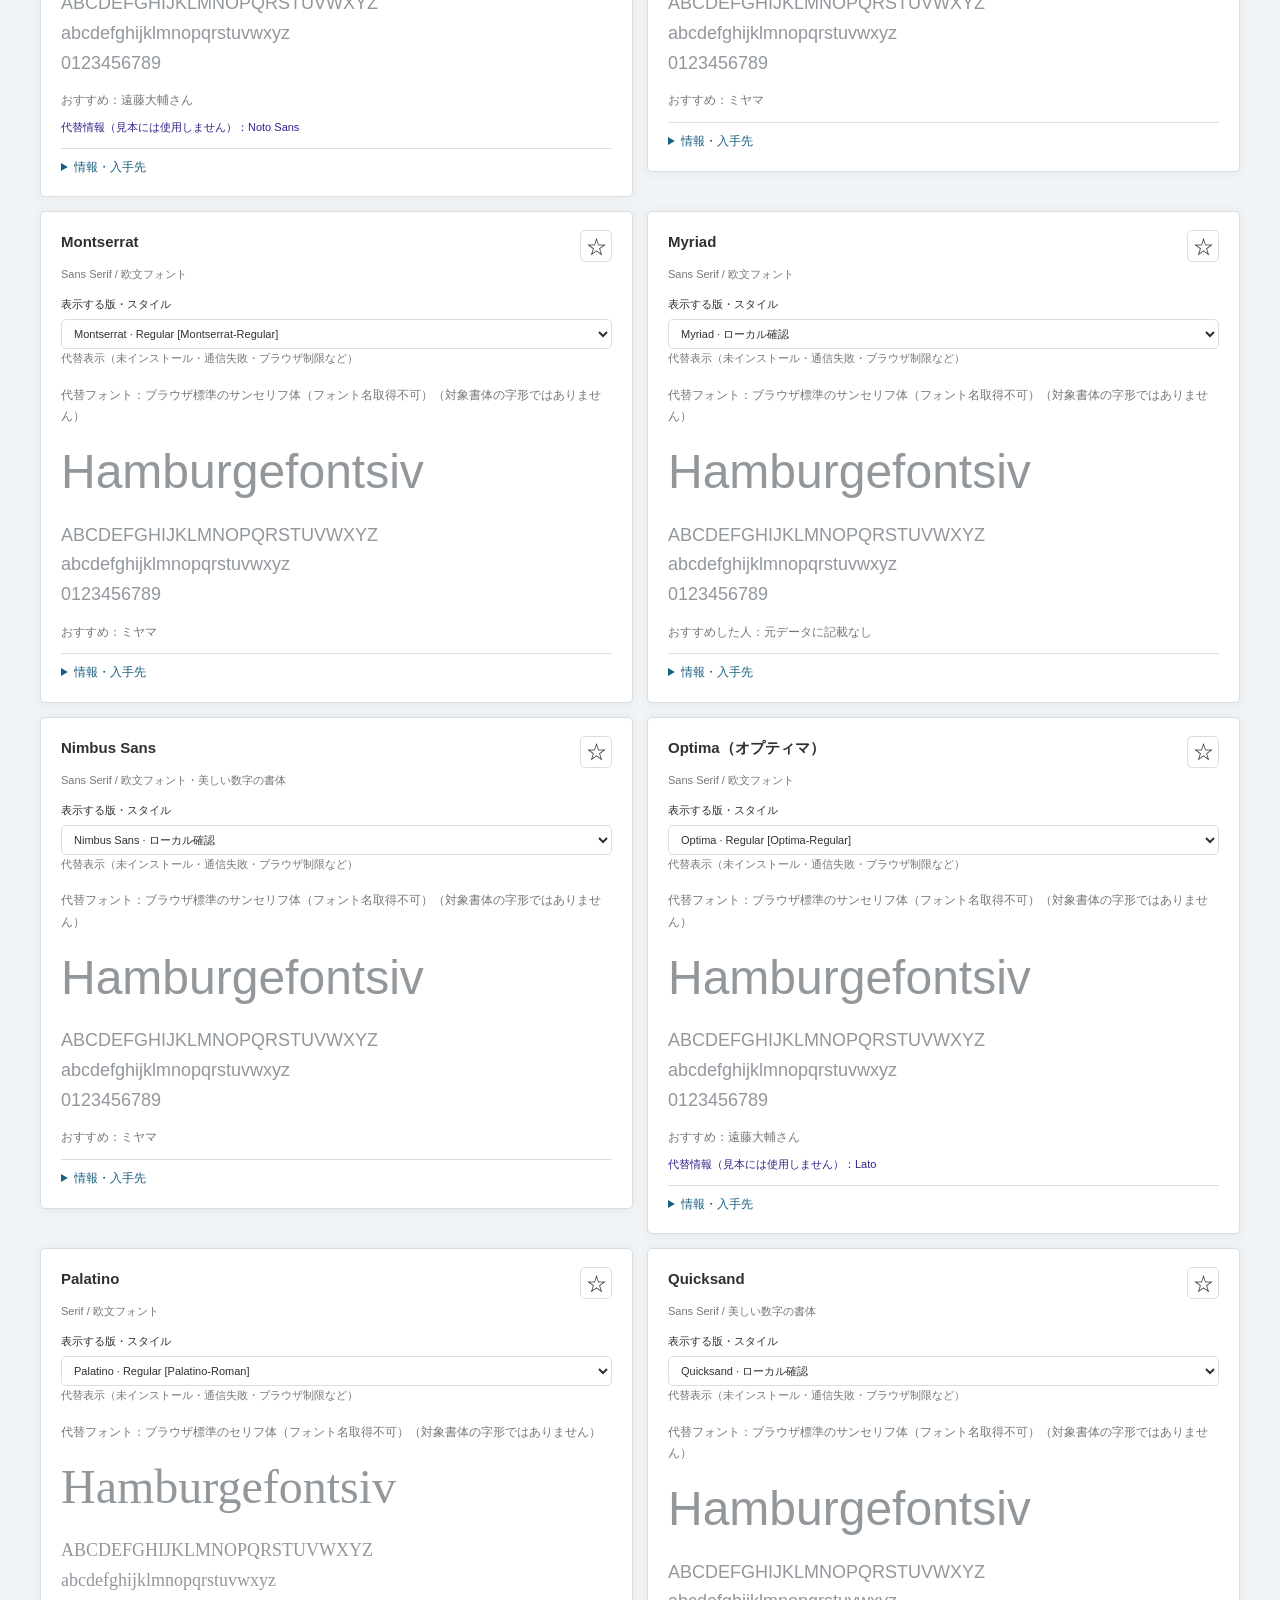
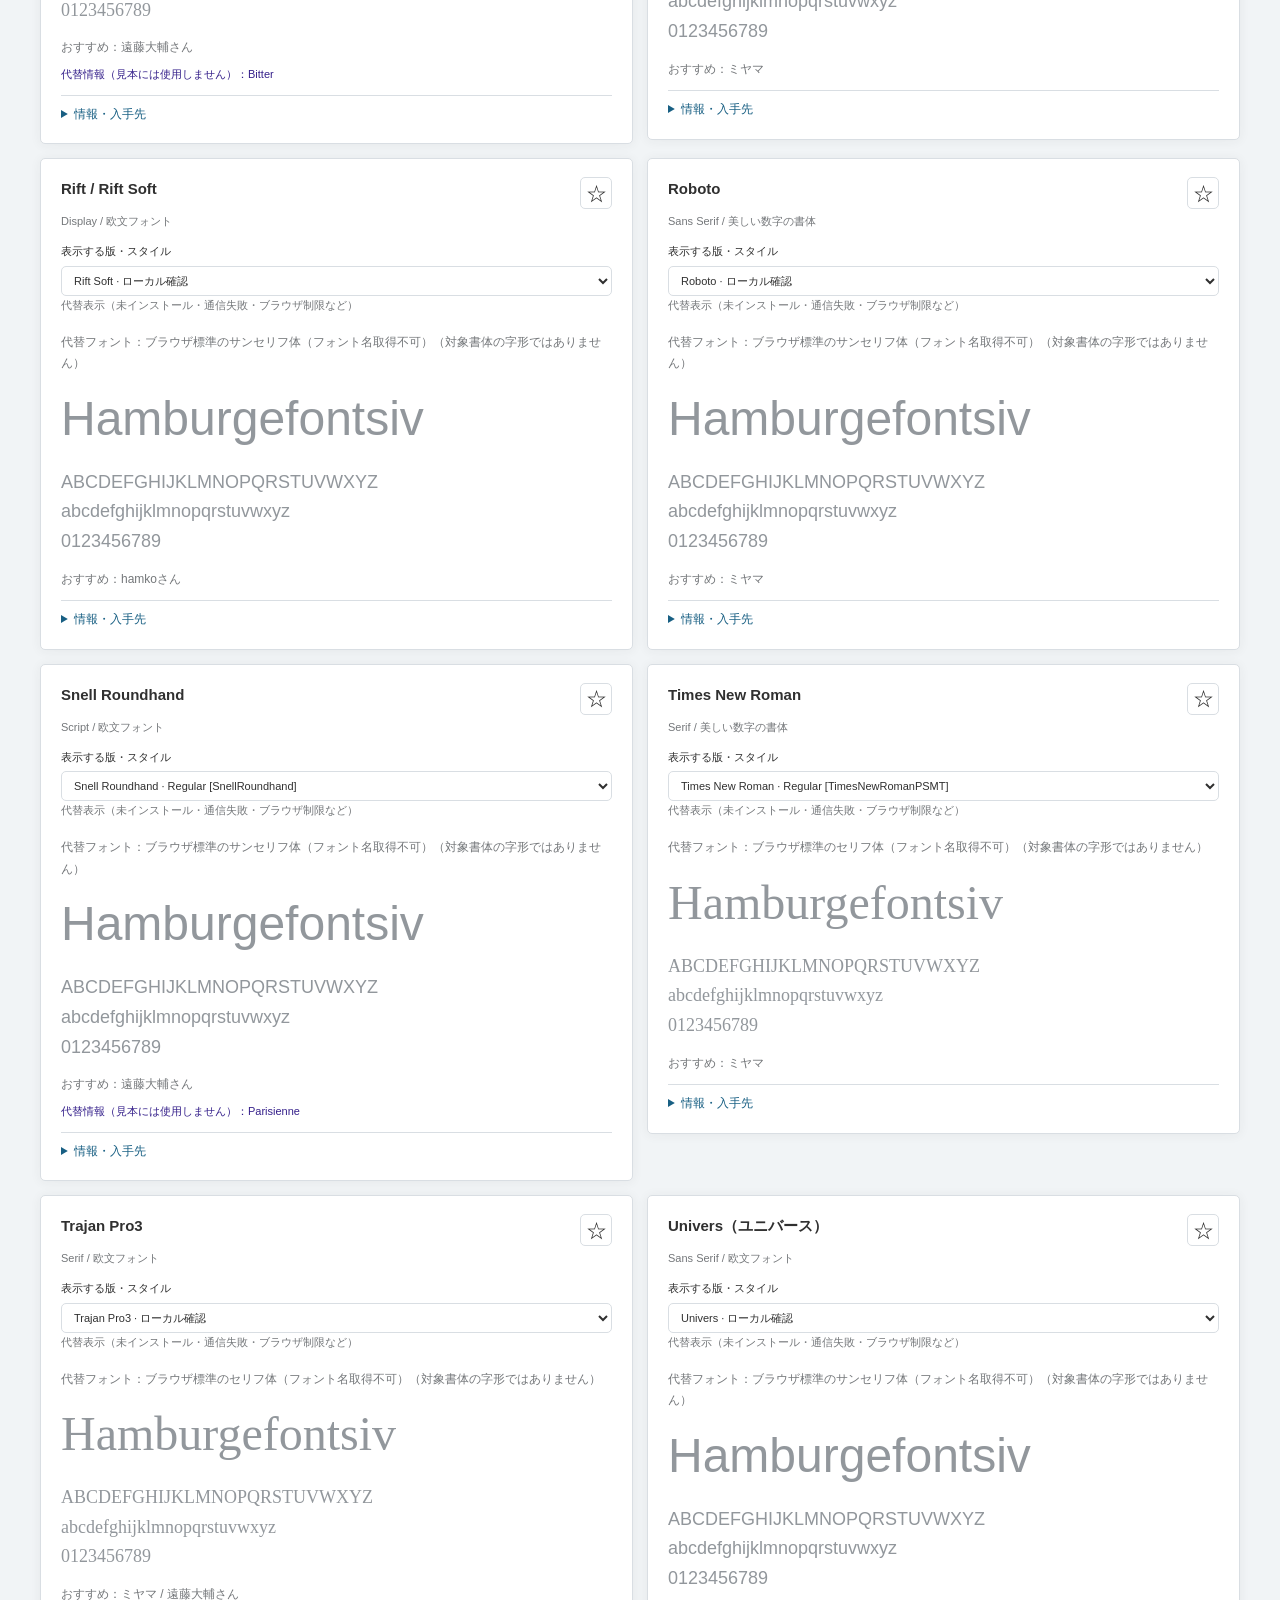
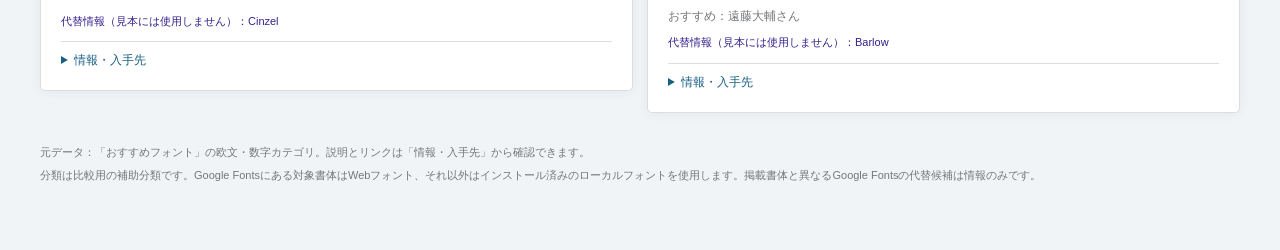
==== commit c00ecdb4: "表記揺れ修正" ====
--- a/Latin_Font_Library/index.html
+++ b/Latin_Font_Library/index.html
@@ -9,7 +9,7 @@
 <script src="font-data.js" defer></script>
 <script src="app.js" defer></script>
 </head>
-<body>
+<body id="page-top">
 <header><div><h1>欧文フォント見本帳</h1><p class="subtitle">Latin Font Library <span>Google Fonts / ローカルフォント</span></p></div><div class="header-actions"><a class="home-btn" id="back-to-fonts" href="../Recommended_fonts/Recommended_fonts.html">おすすめフォントへ戻る</a><a href="README.md">使い方</a></div></header>
 <main>
 <section class="controls" aria-label="比較の設定">
@@ -25,5 +25,6 @@
 <noscript><p>このページの表示にはJavaScriptを有効にしてください。</p></noscript>
 <footer><p>元データ：「おすすめフォント」の欧文・数字カテゴリ。説明とリンクは「情報・入手先」から確認できます。</p><p>分類は比較用の補助分類です。Google Fontsにある対象書体はWebフォント、それ以外はインストール済みのローカルフォントを使用します。掲載書体と異なるGoogle Fontsの代替候補は情報のみです。</p></footer>
 </main>
+<a class="home-btn back-to-top" href="#page-top" aria-label="ページの上に戻る">↑ 上に戻る</a>
 </body>
 </html>
--- a/Latin_Font_Library/style.css
+++ b/Latin_Font_Library/style.css
@@ -9,3 +9,6 @@
 
 .fallback-specimen .main-sample,.fallback-specimen .characters{color:#92979c}
 .fallback-specimen .note{font-family:-apple-system,BlinkMacSystemFont,sans-serif;color:var(--muted)}
+
+.back-to-top{position:fixed;right:max(16px, env(safe-area-inset-right));bottom:max(16px, env(safe-area-inset-bottom));z-index:10}
+@media print{.back-to-top{display:none}}
